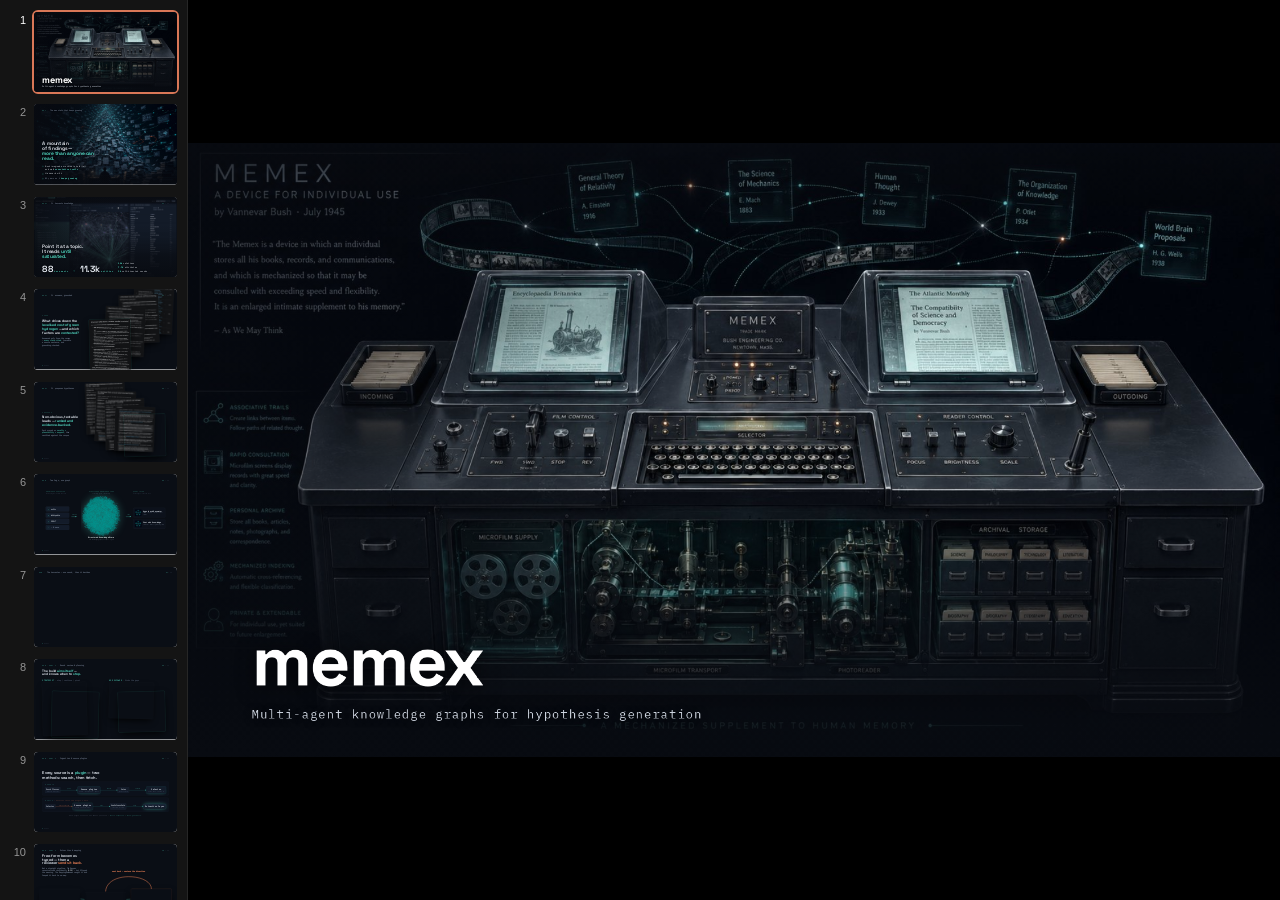
==== docs/deck/index.html @ 65203b47 "memex: multi-agent knowledge graphs for hypothesis generation Initial public release.  Co-Authored-B" ====
<!DOCTYPE html>
<html lang="en">
<head>
<meta charset="utf-8">
<meta name="viewport" content="width=device-width, initial-scale=1">
<title>memex</title>
<link rel="preconnect" href="https://fonts.googleapis.com">
<link rel="preconnect" href="https://fonts.gstatic.com" crossorigin>
<link href="https://fonts.googleapis.com/css2?family=Space+Grotesk:wght@500;600;700&family=IBM+Plex+Sans:wght@400;500;600&family=IBM+Plex+Mono:wght@400;500;600&display=swap" rel="stylesheet">
<style>
:root{
  --bg:#0A0E15; --bg-alt:#0C111B; --surface:#131B29; --surface-2:#172234;
  --line:rgba(120,150,190,.18); --line-2:rgba(120,150,190,.10);
  --ink:#EAF0F8; --muted:#8C9AB0; --faint:#5E6B80;
  --accent:#57E6CE; --accent-dim:#2E9C90; --accent-deep:rgba(87,230,206,.12);
  --back:#FF8A5B; --back-dim:rgba(255,138,91,.14);
  --display:'Space Grotesk',sans-serif; --sans:'IBM Plex Sans',sans-serif; --mono:'IBM Plex Mono',monospace;
  --type-brand:158px; --type-title:66px; --type-num:120px; --type-sub:40px;
  --type-body:32px; --type-small:25px; --type-eyebrow:21px;
  --pad-x:112px; --pad-top:70px; --pad-bottom:62px;
}
*{box-sizing:border-box;margin:0;padding:0}
deck-stage:not(:defined){visibility:hidden}
deck-stage{background:#000}
section{background:var(--bg);color:var(--ink);font-family:var(--sans);overflow:hidden}
.slide{position:absolute;inset:0;display:flex;flex-direction:column;padding:var(--pad-top) var(--pad-x) var(--pad-bottom)}

/* ---- chrome ---- */
.chrome{display:flex;justify-content:space-between;align-items:flex-start;flex:0 0 auto;z-index:5}
.eyebrow{display:flex;align-items:center;gap:18px;font-family:var(--mono);font-size:var(--type-eyebrow);letter-spacing:.04em}
.act{color:var(--accent);font-weight:600;text-transform:uppercase;letter-spacing:.22em;font-size:18px;white-space:nowrap}
.eyebrow .ttl{color:var(--muted);white-space:nowrap}
.eyebrow .ttl::before{content:'';display:inline-block;width:26px;height:1px;background:var(--line);vertical-align:middle;margin-right:18px;margin-bottom:5px}
.idx{font-family:var(--mono);font-size:18px;color:var(--faint);letter-spacing:.1em}
.idx b{color:var(--accent);font-weight:600}
.mark{position:absolute;left:var(--pad-x);bottom:46px;font-family:var(--mono);font-size:18px;color:var(--faint);letter-spacing:.12em;z-index:5}
.mark::before{content:'◆';color:var(--accent);margin-right:10px;font-size:13px}

/* ---- body ---- */
.body{flex:1;display:flex;min-height:0;z-index:4}
.h1{font-family:var(--display);font-weight:600;font-size:var(--type-title);line-height:1.02;letter-spacing:-.015em;text-wrap:balance}
.h1 .em{color:var(--accent)}
.lede{font-size:var(--type-sub);color:var(--muted);line-height:1.3;font-weight:400;max-width:18ch}

/* bullets — terse, glanceable */
.bullets{list-style:none;display:flex;flex-direction:column;gap:26px;margin-top:8px}
.bullets li{display:flex;gap:20px;align-items:baseline;font-size:var(--type-body);line-height:1.28;color:var(--ink);max-width:24ch}
.bullets li::before{content:'';flex:0 0 auto;width:11px;height:11px;border:2px solid var(--accent);border-radius:50%;transform:translateY(2px)}
.bullets li b{font-family:var(--mono);font-weight:600;color:var(--accent);font-size:.92em}
.bullets li .back{color:var(--back);font-weight:600}
.muted{color:var(--muted)}

/* mono stat figures */
.stat{font-family:var(--display);font-weight:600;font-size:var(--type-num);line-height:.9;letter-spacing:-.02em;color:var(--ink)}
.stat .u{font-family:var(--mono);font-size:.26em;color:var(--accent);letter-spacing:.05em;font-weight:500}

/* ---- diagram primitives ---- */
.node{font-family:var(--mono);font-size:26px;font-weight:500;color:var(--ink);background:var(--surface);
  border:1.5px solid var(--line);border-radius:14px;padding:22px 30px;white-space:nowrap;text-align:center;position:relative}
.node .sub{display:block;font-size:16px;color:var(--faint);margin-top:6px;letter-spacing:.02em}
.node.accent{border-color:var(--accent-dim);box-shadow:0 0 0 1px var(--accent-deep),0 18px 40px -24px rgba(87,230,206,.5)}
.node.db{border-color:var(--accent);background:linear-gradient(180deg,var(--surface-2),var(--surface));box-shadow:0 0 60px -20px var(--accent)}
.flow{display:flex;align-items:center;gap:0}
.conn{flex:1;min-width:46px;height:2px;background:var(--accent-dim);position:relative;margin:0 4px;opacity:.85}
.conn::after{content:'';position:absolute;right:-2px;top:50%;transform:translateY(-50%);
  border-left:13px solid var(--accent);border-top:8px solid transparent;border-bottom:8px solid transparent}
.conn.back{background:var(--back);opacity:.9}
.conn.back::after{border-left-color:var(--back)}
.connl{flex:1;min-width:84px;display:flex;align-items:center;position:relative}
.connl .conn{flex:1;min-width:0;margin:0}
.connl span{position:absolute;top:-24px;left:50%;transform:translateX(-50%);font-family:var(--mono);font-size:15px;color:var(--accent);letter-spacing:.04em;white-space:nowrap}
.connl.back span{color:var(--back)}
/* query-layer diagram (S12) */
.qa{font-family:var(--mono);font-size:21px;font-weight:500;color:var(--ink);background:var(--surface);border:1.5px solid var(--accent-dim);border-radius:11px;padding:13px 16px;white-space:nowrap;text-align:center}
.qa .qs{display:block;font-size:13px;color:var(--faint);margin-top:3px;font-weight:400}
.qio{font-family:var(--mono);font-size:17px;color:var(--muted);background:var(--bg-alt);border:1px solid var(--line);border-radius:999px;padding:11px 16px;white-space:nowrap}
.connl.tool span{color:var(--muted);font-size:14px;letter-spacing:.02em}
.connl.tool span::before{content:'⟨';color:var(--accent-dim);margin-right:3px}
.connl.tool span::after{content:'⟩';color:var(--accent-dim);margin-left:3px}
.lane-h{font-family:var(--mono);font-size:18px;color:var(--accent);letter-spacing:.14em;margin-bottom:24px}
.lane-h .b{color:var(--back)}
.backarc{position:absolute;left:34px;bottom:12px;height:56px;overflow:visible}
.chip{font-family:var(--mono);font-size:21px;color:var(--ink);background:var(--surface);
  border:1.5px solid var(--line);border-radius:11px;padding:15px 18px;white-space:nowrap;text-align:center}

/* shot placeholders */
.shot{border:2px dashed rgba(87,230,206,.45);border-radius:16px;background:
  repeating-linear-gradient(135deg,rgba(87,230,206,.04) 0 22px,transparent 22px 44px),var(--bg-alt);
  display:flex;flex-direction:column;align-items:center;justify-content:center;gap:14px;
  position:relative;color:var(--accent);text-align:center;padding:34px}
.shot .tag{position:absolute;top:16px;left:18px;font-family:var(--mono);font-size:15px;color:var(--accent);
  background:var(--accent-deep);border:1px solid rgba(87,230,206,.3);border-radius:6px;padding:5px 11px;letter-spacing:.04em}
.shot .ph-icon{width:54px;height:54px;border:2px solid rgba(87,230,206,.5);border-radius:12px;display:flex;align-items:center;justify-content:center;font-size:26px}
.shot .ph-txt{font-family:var(--mono);font-size:21px;color:var(--ink);font-weight:500}
.shot .ph-sub{font-family:var(--mono);font-size:15px;color:var(--faint)}
.shot.money{border-color:rgba(255,138,91,.55);background:
  repeating-linear-gradient(135deg,rgba(255,138,91,.05) 0 22px,transparent 22px 44px),var(--bg-alt);color:var(--back)}
.shot.money .tag{color:var(--back);background:var(--back-dim);border-color:rgba(255,138,91,.35)}
.shot.money .ph-icon{border-color:rgba(255,138,91,.55)}

/* full-bleed showcase */
.slide.bleed{padding:var(--pad-top) var(--pad-x) var(--pad-bottom)}
.shot-fill{position:absolute;inset:0;z-index:0;border-radius:0;border:none}
.shot-fill::after{content:'';position:absolute;inset:0;background:
  linear-gradient(90deg,rgba(8,11,17,.94) 0%,rgba(8,11,17,.72) 42%,rgba(8,11,17,.34) 100%)}
.bleed .chrome,.bleed .body,.bleed .mark{position:relative;z-index:5}
.bleed .body{align-items:flex-end}
.slide.bleed .mark{display:none} /* showcase slides are self-contained; avoids overlay collision */
/* S5 — hypothesis card deck */
.hfan{display:flex;align-items:center;justify-content:center;gap:48px}
.hcard{position:relative;width:436px;height:516px;border-radius:18px;overflow:hidden;background:#15171c;border:1px solid rgba(255,255,255,.14);box-shadow:0 44px 84px -30px rgba(0,0,0,.85)}
.hcard img{width:100%;height:100%;object-fit:cover;object-position:top center;display:block}
.hcard::after{content:'';position:absolute;left:0;right:0;bottom:0;height:130px;background:linear-gradient(to bottom, rgba(20,22,27,0), #14161b)}
.hcard .sc{position:absolute;left:18px;bottom:16px;z-index:2;white-space:nowrap;font-family:var(--mono);font-size:21px;font-weight:600;color:var(--accent);background:rgba(8,11,17,.62);border:1px solid rgba(87,230,206,.42);border-radius:999px;padding:7px 17px}
.hcard:nth-child(1){transform:rotate(-3deg)}
.hcard:nth-child(3){transform:rotate(3deg)}
.adeck{display:flex;align-items:stretch;justify-content:center;gap:44px}
.adeck .hcard{width:806px;height:548px}
.adeck .hcard:nth-child(1){transform:rotate(-1.5deg)}
.adeck .hcard:nth-child(2){transform:rotate(1.5deg)}
/* S4 cascading answer crops */
.s4cards{position:absolute;inset:0;z-index:1;overflow:hidden;pointer-events:none}
.s4card{position:absolute;border-radius:13px;border:1px solid rgba(255,255,255,.16);box-shadow:0 44px 100px -30px rgba(0,0,0,.95);display:block}
/* S6 native system map */
.sysrow{display:flex;align-items:flex-start;justify-content:center;gap:26px;width:100%}
.syscol{display:flex;flex-direction:column}
.sys-h{font-family:var(--mono);font-size:19px;color:var(--accent);letter-spacing:.13em}
.sys-sub{font-family:var(--mono);font-size:14px;color:var(--faint);letter-spacing:.03em;margin-top:6px;margin-bottom:22px}
.plug{display:flex;align-items:center;gap:15px;font-family:var(--mono);font-size:23px;color:var(--ink);background:var(--surface);border:1.5px solid var(--line);border-radius:13px;padding:14px 18px}
.plug .pi{width:38px;height:38px;flex:0 0 auto;display:flex;align-items:center;justify-content:center;border:1.5px solid var(--accent-dim);border-radius:9px;color:var(--accent);font-size:17px;font-weight:600}
.kgcore{position:relative;border-radius:18px;overflow:hidden;border:1px solid rgba(87,230,206,.3);box-shadow:0 0 90px -24px rgba(87,230,206,.5)}
.kgcore img{display:block;width:100%;height:100%;object-fit:cover}
.kgcore .lbl{position:absolute;left:0;right:0;bottom:0;padding:46px 22px 18px;background:linear-gradient(to top, rgba(8,11,17,.94), transparent);text-align:center}
.sysarrow{display:flex;flex-direction:column;align-items:center;gap:8px;flex:0 0 auto;align-self:center}
.sysarrow .lab{font-family:var(--mono);font-size:15px;color:var(--accent);letter-spacing:.06em}
.qcard{background:var(--bg-alt);border:1px solid var(--line-2);border-radius:16px;padding:16px 18px;display:flex;align-items:center;gap:16px}
.qcard img{width:96px;height:96px;flex:0 0 auto;border-radius:12px;border:1px solid var(--line-2)}
.qcard .qt{font-family:var(--display);font-weight:600;font-size:24px;color:var(--ink);line-height:1.1}
.qcard .qd{font-family:var(--mono);font-size:14px;color:var(--muted);margin-top:7px;line-height:1.4}
/* S11 resolver panels */
.vpanel{flex:1;background:var(--bg-alt);border:1px solid var(--line-2);border-radius:18px;padding:30px 32px;display:flex;flex-direction:column;gap:24px}
.vlabel{font-family:var(--mono);font-size:19px;color:var(--accent);letter-spacing:.12em;white-space:nowrap}
.vlabel span{color:var(--faint);letter-spacing:.02em}
.vrow{display:flex;align-items:center;gap:16px}
.vforms{flex:1;display:flex;flex-wrap:wrap;gap:8px}
.vform{font-family:var(--mono);font-size:18px;color:var(--muted);background:var(--surface);border:1px solid var(--line-2);border-radius:8px;padding:8px 12px;white-space:nowrap}
.varrow{flex:0 0 auto;color:var(--accent-dim);font-size:26px;line-height:1}
.vcanon{flex:0 0 auto;font-family:var(--mono);font-size:22px;font-weight:500;color:var(--accent);background:var(--surface-2);border:1.5px solid var(--accent-dim);border-radius:11px;padding:12px 18px;white-space:nowrap;box-shadow:0 0 0 1px var(--accent-deep)}
/* S13/S14 trace panels */
.tpanel{background:var(--bg-alt);border:1px solid var(--line-2);border-radius:16px;padding:24px 26px;display:flex;flex-direction:column;gap:13px}
.tpanel.money{border-color:rgba(255,138,91,.45);box-shadow:0 0 0 1px rgba(255,138,91,.12),0 24px 60px -34px rgba(255,138,91,.4)}
.thead{display:flex;align-items:baseline;justify-content:space-between;gap:12px}
.ttitle{font-family:var(--display);font-weight:600;font-size:25px;color:var(--ink);white-space:nowrap}
.ttag{font-family:var(--mono);font-size:14px;color:var(--accent);white-space:nowrap}
.tpanel.money .ttag{color:var(--back)}
.tsub{font-family:var(--sans);font-size:18px;color:var(--muted);line-height:1.32}
.tcode{font-family:var(--mono);font-size:13.5px;color:var(--faint);background:var(--surface);border:1px solid var(--line-2);border-radius:9px;padding:13px 14px;line-height:1.75}
.tcode b{color:var(--accent);font-weight:500}
.tnote{font-family:var(--mono);font-size:13.5px;color:var(--faint);line-height:1.4}
.tbig{font-family:var(--display);font-weight:600;font-size:34px;color:var(--ink);line-height:1}
.tbig .u{font-family:var(--mono);font-size:16px;color:var(--accent);font-weight:500}
.tbig.bk .n{color:var(--back)}
.tverd{font-family:var(--mono);font-size:14px;color:var(--muted);line-height:1.5;background:var(--surface);border:1px solid var(--line-2);border-radius:9px;padding:11px 13px}
.tverd .x{color:var(--back);font-weight:600}
.trej{display:flex;align-items:flex-start;gap:9px;font-family:var(--mono);font-size:14px;color:var(--back);background:var(--back-dim);border:1px solid rgba(255,138,91,.4);border-radius:9px;padding:10px 12px;line-height:1.4}
.trej svg{flex:0 0 auto;margin-top:2px}
.tscore{font-family:var(--mono);font-size:14px;color:var(--muted);line-height:1.7}
.tscore b{color:var(--accent);font-weight:500}
/* S1 hero image */
.s1img{position:absolute;inset:0;width:100%;height:100%;object-fit:cover;z-index:0}
.s1scrim{position:absolute;inset:0;z-index:1;pointer-events:none;background:linear-gradient(to bottom, rgba(8,11,17,.62) 0%, rgba(8,11,17,0) 16%, rgba(8,11,17,0) 52%, rgba(8,11,17,.55) 80%, rgba(8,11,17,.92) 100%), linear-gradient(to right, rgba(8,11,17,.6) 0%, rgba(8,11,17,0) 46%)}

/* return-arrow badge */
.return-flag{display:inline-flex;align-items:center;gap:12px;font-family:var(--mono);font-size:21px;
  color:var(--back);background:var(--back-dim);border:1.5px solid rgba(255,138,91,.4);border-radius:999px;padding:12px 22px;font-weight:500}
.return-flag svg{display:block}

/* badges */
.badges{display:flex;gap:20px;flex-wrap:wrap}
.badge{font-family:var(--mono);font-size:24px;color:var(--accent);border:1.5px solid var(--accent-dim);
  border-radius:12px;padding:16px 24px;background:var(--accent-deep)}

/* entrance animations intentionally omitted — static slides export cleanly
   to screenshots / PDF / PPTX */
</style>
</head>
<body>
<deck-stage width="1920" height="1080">

  <!-- ============ The dream ============ -->
  <section data-label="The dream">
    <div class="slide bleed">
      <img class="s1img" src="assets/hook-1945.jpg" alt="1945 — Vannevar Bush imagines the memex in 'As We May Think'">
      <div class="s1scrim"></div>
      <header class="chrome" style="display:none">
        <div class="eyebrow" style="text-shadow:0 2px 12px rgba(0,0,0,.85)"><span class="act">Why</span><span class="ttl">The dream</span></div>
        <div class="idx" style="text-shadow:0 2px 12px rgba(0,0,0,.85)"><b>01</b> / 15</div>
      </header>
      <div class="body" style="flex-direction:column;justify-content:flex-end;align-items:flex-start;gap:22px">
        <h1 style="font-family:var(--display);font-weight:700;font-size:124px;line-height:.9;letter-spacing:-.03em;color:#fff;text-shadow:0 4px 34px rgba(0,0,0,.65)">memex</h1>
        <div style="font-family:var(--mono);font-size:21px;color:#d2d9e4;letter-spacing:.08em;white-space:nowrap;text-shadow:0 2px 14px rgba(0,0,0,.8)">Multi-agent knowledge graphs for hypothesis generation</div>
      </div>
    </div>
  </section>

  <!-- ============ The mountain that keeps growing ============ -->
  <section data-label="The mountain that keeps growing">
    <div class="slide bleed">
      <img class="s1img" src="assets/mountain-1945.jpg" alt="A researcher facing an endless, glowing mountain of connected papers">
      <div class="s1scrim" style="background:linear-gradient(to right, rgba(8,11,17,.93) 0%, rgba(8,11,17,.58) 32%, rgba(8,11,17,0) 64%), linear-gradient(to top, rgba(8,11,17,.82) 0%, rgba(8,11,17,0) 44%)"></div>
      <header class="chrome">
        <div class="eyebrow" style="text-shadow:0 2px 12px rgba(0,0,0,.85)"><span class="act">Why</span><span class="ttl">The mountain that keeps growing</span></div>
        <div class="idx" style="text-shadow:0 2px 12px rgba(0,0,0,.85)"><b>02</b> / 15</div>
      </header>
      <div class="body" style="flex-direction:column;justify-content:flex-end;align-items:flex-start;gap:34px">
        <h1 class="h1" style="max-width:17ch;text-shadow:0 3px 26px rgba(0,0,0,.75)">A mountain of findings —<br><span class="em">more than anyone can read.</span></h1>
        <ul class="bullets" style="gap:22px;text-shadow:0 2px 16px rgba(0,0,0,.85)">
          <li style="max-width:32ch"><span>Bush imagined a machine to hold it all and walk <b>associative trails</b></span></li>
          <li style="max-width:32ch"><span>He never built it</span></li>
          <li style="max-width:32ch"><span><span class="muted">80 years on, it</span> <b>keeps growing</b></span></li>
        </ul>
      </div>
    </div>
  </section>

  <!-- ============ It harvests knowledge ============ -->
  <section data-label="It harvests knowledge">
    <div class="slide bleed">
      <img class="s1img" src="assets/kg-graph.jpg" alt="memex trace UI — the knowledge graph built for green hydrogen, with an entity selected showing its outgoing and incoming relations">
      <div class="s1scrim" style="background:linear-gradient(to bottom, rgba(8,11,17,.7) 0%, rgba(8,11,17,0) 11%), linear-gradient(to top, rgba(8,11,17,.96) 0%, rgba(8,11,17,.72) 26%, rgba(8,11,17,.2) 48%, rgba(8,11,17,0) 66%), linear-gradient(to right, rgba(8,11,17,.82) 0%, rgba(8,11,17,.32) 34%, rgba(8,11,17,0) 62%)"></div>
      <header class="chrome">
        <div class="eyebrow" style="text-shadow:0 2px 12px rgba(0,0,0,.85)"><span class="act">What</span><span class="ttl">It harvests knowledge</span></div>
        <div class="idx" style="text-shadow:0 2px 12px rgba(0,0,0,.85)"><b>03</b> / 15</div>
      </header>
      <div class="body" style="flex-direction:column;justify-content:flex-end;align-items:flex-start;gap:40px;text-shadow:0 2px 18px rgba(0,0,0,.9)">
        <h1 class="h1" style="max-width:16ch">Point it at a topic.<br>It reads <span class="em">until saturated.</span></h1>
        <div style="display:flex;align-items:flex-end;gap:64px">
          <div class="anim"><div class="stat">88<span class="u"> documents</span></div></div>
          <div style="font-family:var(--mono);font-size:46px;color:var(--accent-dim)">→</div>
          <div class="anim2"><div class="stat">11.3k<span class="u"> entities</span></div></div>
          <div class="anim3" style="display:flex;flex-direction:column;gap:14px;padding-bottom:8px">
            <div style="font-family:var(--mono);font-size:28px;color:var(--ink)"><b style="color:var(--accent)">15k</b> relations</div>
            <div style="font-family:var(--mono);font-size:28px;color:var(--ink)"><b style="color:var(--accent)">7.7k</b> attributes</div>
            <div style="font-family:var(--mono);font-size:28px;color:var(--ink)"><b style="color:var(--accent)">24</b> self-directed rounds</div>
          </div>
        </div>
      </div>
      <footer class="mark">memex</footer>
    </div>
  </section>

  <!-- ============ It answers, grounded ============ -->
  <section data-label="It answers, grounded">
    <div class="slide">
      <div class="s4cards">
        <img class="s4card" src="assets/ans-evidence.jpg" alt="Evidence table — each fact with its source, corroboration count and confidence score" style="left:1330px;top:-74px;width:540px;height:auto;transform:rotate(3deg)">
        <img class="s4card" src="assets/ans-sec2.jpg" alt="Answer section 2 — electrolyser and other capital costs (CAPEX) and learning rates" style="left:1140px;top:74px;width:540px;height:auto;transform:rotate(-2deg)">
        <img class="s4card" src="assets/ans-sec1.jpg" alt="Answer section 1 — electricity price and renewable power as the dominant LCOH driver" style="left:948px;top:236px;width:540px;height:auto;transform:rotate(2.4deg)">
        <img class="s4card" src="assets/ans-summary.jpg" alt="Answer summary — what drives LCOH down (supported across sources) and what is contested" style="left:744px;top:404px;width:556px;height:auto;transform:rotate(-1.5deg);border-color:rgba(87,230,206,.4);box-shadow:0 44px 110px -28px rgba(0,0,0,.97),0 0 0 1px rgba(87,230,206,.14)">
      </div>
      <header class="chrome">
        <div class="eyebrow"><span class="act">What</span><span class="ttl">It answers, grounded</span></div>
        <div class="idx"><b>04</b> / 15</div>
      </header>
      <div class="body" style="position:relative;z-index:2;flex-direction:column;justify-content:center;align-items:flex-start;gap:30px">
        <div style="font-family:var(--mono);font-size:20px;color:var(--accent);letter-spacing:.2em">ASKED</div>
        <h1 class="h1" style="font-size:46px;line-height:1.14;max-width:600px">What drives down the <span class="em">levelised cost of green hydrogen</span> — and which factors are <span class="em">contested?</span></h1>
        <p style="font-family:var(--mono);font-size:21px;color:var(--muted);line-height:1.5;max-width:30ch">Answered only from the corpus — <span style="color:var(--accent)">every claim cited</span>, traced to a source sentence, and grounding-checked.</p>
      </div>
      <footer class="mark">memex</footer>
    </div>
  </section>

  <!-- ============ It proposes hypotheses ============ -->
  <section data-label="It proposes hypotheses">
    <div class="slide">
      <div class="s4cards">
        <img class="s4card" src="assets/hyp-heat.jpg" alt="Hypothesis H3 — maximizing green hydrogen could raise medium-term gas use for heat — score 0.84" style="left:690px;top:8px;width:540px;height:auto;transform:rotate(-2deg)">
        <img class="s4card" src="assets/hyp-fleets.jpg" alt="Hypothesis H2 — electrolyser fleets can scale faster than proportionally — score 0.85" style="left:820px;top:114px;width:540px;height:auto;transform:rotate(2.4deg)">
        <img class="s4card" src="assets/hyp-segments.jpg" alt="Hypothesis H1 — prioritizing hard-to-electrify segments over hydrogen passenger cars — score 0.88" style="left:950px;top:220px;width:540px;height:auto;transform:rotate(-1.6deg)">
        <img class="s4card" src="assets/hyp-amd-evidence.jpg" alt="Grounding for the acid-mine-drainage hypothesis — each claim traced to a source sentence with corroboration counts" style="left:1080px;top:326px;width:540px;height:auto;transform:rotate(2.2deg)">
        <img class="s4card" src="assets/hyp-amd.jpg" alt="Top hypothesis — acid-mine drainage as an electrolyte and remediation target — score 0.89, with novelty, plausibility, support and structure scores" style="left:1210px;top:432px;width:556px;height:auto;transform:rotate(-1.5deg);border-color:rgba(87,230,206,.4);box-shadow:0 44px 110px -28px rgba(0,0,0,.97),0 0 0 1px rgba(87,230,206,.14)">
      </div>
      <header class="chrome">
        <div class="eyebrow"><span class="act">What</span><span class="ttl">It proposes hypotheses</span></div>
        <div class="idx"><b>05</b> / 15</div>
      </header>
      <div class="body" style="position:relative;z-index:2;flex-direction:column;justify-content:center;align-items:flex-start;gap:30px">
        <div style="font-family:var(--mono);font-size:20px;color:var(--accent);letter-spacing:.2em">PROPOSED</div>
        <h1 class="h1" style="font-size:46px;line-height:1.14;max-width:600px">Non-obvious, testable leads — <span class="em">ranked and evidence-backed.</span></h1>
        <p style="font-family:var(--mono);font-size:21px;color:var(--muted);line-height:1.5;max-width:30ch">Each scored on <span style="color:var(--accent)">novelty × plausibility × support</span>, then verified against the corpus.</p>
      </div>
      <footer class="mark">memex</footer>
    </div>
  </section>

  <!-- ============ Two legs, one graph ============ -->
  <section data-label="Two legs, one graph">
    <div class="slide">
      <header class="chrome">
        <div class="eyebrow"><span class="act">How</span><span class="ttl">Two legs, one graph</span></div>
        <div class="idx"><b>06</b> / 15</div>
      </header>
      <div class="body" style="align-items:center;justify-content:center">
        <div class="sysrow">
          <div class="syscol" style="width:316px;height:660px">
            <div class="sys-h">KNOWLEDGE HARVESTER</div>
            <div class="sys-sub">source plugins — builds the core</div>
            <div style="display:flex;flex-direction:column;gap:15px;flex:1;justify-content:center">
              <div class="plug"><span class="pi">a</span>arXiv</div>
              <div class="plug"><span class="pi">W</span>Wikipedia</div>
              <div class="plug"><span class="pi">G</span>GDELT</div>
              <div class="plug" style="color:var(--muted)"><span class="pi">+</span>… N more</div>
            </div>
          </div>
          <div class="sysarrow">
            <span class="lab">builds</span>
            <svg width="78" height="22" viewBox="0 0 78 22"><line x1="2" y1="11" x2="60" y2="11" stroke="#57E6CE" stroke-width="3"/><path d="M58 3 L74 11 L58 19 Z" fill="#57E6CE"/></svg>
          </div>
          <div class="syscol" style="width:600px;height:660px">
            <div class="sys-h" style="text-align:center">STRUCTURED KNOWLEDGE CORE</div>
            <div class="sys-sub" style="text-align:center">knowledge graph + embeddings</div>
            <div style="flex:1;display:flex;flex-direction:column;align-items:center;justify-content:center;gap:2px;min-height:0">
              <img src="assets/kg-core.png" style="width:540px;height:540px;object-fit:contain;filter:drop-shadow(0 0 56px rgba(87,230,206,.42))" alt="A structured knowledge graph — thousands of typed entities and relations">
              <div style="text-align:center">
                <div style="font-family:var(--display);font-weight:600;font-size:25px;color:#fff">Structured Knowledge Store</div>
                <div style="font-family:var(--mono);font-size:15px;color:var(--muted);margin-top:3px">one knowledge graph per topic · kg.db</div>
              </div>
            </div>
          </div>
          <div class="sysarrow">
            <span class="lab">uses</span>
            <svg width="78" height="22" viewBox="0 0 78 22"><line x1="2" y1="11" x2="60" y2="11" stroke="#57E6CE" stroke-width="3"/><path d="M58 3 L74 11 L58 19 Z" fill="#57E6CE"/></svg>
          </div>
          <div class="syscol" style="width:430px;height:660px">
            <div class="sys-h">QUERY LAYER</div>
            <div class="sys-sub">multi-agent — uses the core</div>
            <div style="display:flex;flex-direction:column;gap:20px;flex:1;justify-content:center">
              <div class="qcard">
                <img src="assets/agent-flow.jpg" alt="multi-agent flow diagram">
                <div><div class="qt">Hypothesis Generator</div><div class="qd">seeds → explore → verify → rank → report</div></div>
              </div>
              <div class="qcard">
                <img src="assets/agent-flow.jpg" alt="multi-agent flow diagram">
                <div><div class="qt">Chat with Knowledge</div><div class="qd">retrieve → answer → grounding-check</div></div>
              </div>
            </div>
          </div>
        </div>
      </div>
      <footer class="mark">memex</footer>
    </div>
  </section>

  <!-- ============ The harvester, at a glance ============ -->
  <section data-label="The harvester, at a glance">
    <div class="slide" style="padding:60px 64px 40px">
      <header class="chrome">
        <div class="eyebrow"><span class="act">How</span><span class="ttl">The harvester — one round, then it decides</span></div>
        <div class="idx"><b>07</b> / 15</div>
      </header>
      <div class="body" style="justify-content:center;align-items:center;margin-top:6px">
        <img src="assets/harvester-map.jpg" alt="Harvester architecture — User query / goal seeds the RoundPlanner, which ranks topics and rates each source's relevance. One round runs acquire → distil → review: source plugins (arXiv, Wikipedia, throttled GDELT) search and fetch; dedup drops already-ingested docs; a priority-weighted Selector picks; the two-pass UsefulnessGate keeps whole docs; the Extractor writes free-form chunks; Mapper + AttributeMapper produce typed statements; a deterministic FORM + value gate validates, with MappingReviewer re-mapping rejects; the Resolver merges entities, KGReviewer finds structural gaps, the Strategist decides stop or continue, and VocabResolver clusters predicates — all persisted to kg.db, then the next round re-enters the RoundPlanner with seeded goals" style="max-width:100%;max-height:100%;width:auto;height:auto;object-fit:contain;display:block">
      </div>
      <footer class="mark">memex</footer>
    </div>
  </section>

  <!-- ============ Part 1 — round review & planning ============ -->
  <section data-label="Round review &amp; planning">
    <div class="slide">
      <div class="s4cards">
        <!-- column labels -->
        <div style="position:absolute;left:112px;top:268px;white-space:nowrap;font-family:var(--mono);font-size:22px;color:var(--accent);letter-spacing:.12em">STRATEGIST <span style="color:var(--faint);letter-spacing:.02em">· stop / continue / pivot</span></div>
        <div style="position:absolute;left:1006px;top:268px;white-space:nowrap;font-family:var(--mono);font-size:22px;color:var(--accent);letter-spacing:.12em">KG REVIEWER <span style="color:var(--faint);letter-spacing:.02em">· finds the gaps</span></div>
        <!-- strategist pair -->
        <img class="s4card" src="assets/strat-round11.jpg" alt="Strategist, round 11 — status slowing: new entities still landing but already-seen is high; pivot to under-mined gaps, with per-theme pursue / deprioritize directives" style="left:112px;top:312px;width:600px;height:auto;transform:rotate(-1.4deg)">
        <img class="s4card" src="assets/strat-round24.jpg" alt="Strategist, round 24 final — status stalled: 100% already-seen with zero new entities or docs; every remaining theme marked abandon and the build halts itself" style="left:236px;top:436px;width:632px;height:auto;transform:rotate(1.4deg);border-color:rgba(87,230,206,.42);box-shadow:0 44px 110px -28px rgba(0,0,0,.97),0 0 0 1px rgba(87,230,206,.14)">
        <!-- kg reviewer pair -->
        <img class="s4card" src="assets/kgr-schema.jpg" alt="KGReviewer schema gaps — type inconsistencies in the graph's own ontology, e.g. undefined entity types and disconnected dangling nodes, with suggested fixes" style="left:1006px;top:312px;width:600px;height:auto;transform:rotate(1.4deg)">
        <img class="s4card" src="assets/kgr-breadth.jpg" alt="KGReviewer breadth gaps — whole subdomains the graph barely covers, such as lifecycle GHG assessment, critical-materials supply chain, and grid services, with new entity and relation types to introduce" style="left:1130px;top:436px;width:632px;height:auto;transform:rotate(-1.4deg);border-color:rgba(87,230,206,.42);box-shadow:0 44px 110px -28px rgba(0,0,0,.97),0 0 0 1px rgba(87,230,206,.14)">
      </div>
      <header class="chrome">
        <div class="eyebrow"><span class="act">How · Part 1</span><span class="ttl">Round review &amp; planning</span></div>
        <div class="idx"><b>08</b> / 15</div>
      </header>
      <div class="body" style="position:relative;z-index:2;flex-direction:column;justify-content:flex-start;align-items:flex-start;gap:0">
        <h1 class="h1" style="font-size:44px;max-width:34ch;margin-top:32px">The build <span class="em">aims itself</span> — and knows when to <span class="em">stop.</span></h1>
      </div>
    </div>
  </section>

  <!-- ============ Part 2 — ingestion & source plugins ============ -->
  <section data-label="Ingestion &amp; source plugins">
    <div class="slide">
      <header class="chrome">
        <div class="eyebrow"><span class="act">How · Part 2</span><span class="ttl">Ingestion &amp; source plugins</span></div>
        <div class="idx"><b>09</b> / 15</div>
      </header>
      <div class="body" style="flex-direction:column;gap:30px;justify-content:center">
        <h1 class="h1" style="font-size:54px;max-width:26ch">Every source is a <span class="em">plugin</span> — two methods: search, then fetch.</h1>
        <!-- Step 1 — SEARCH -->
        <div style="background:var(--bg-alt);border:1px solid var(--line-2);border-radius:18px;padding:26px 34px">
          <div style="font-family:var(--mono);font-size:18px;color:var(--accent);letter-spacing:.16em;margin-bottom:18px">① SEARCH</div>
          <div class="flow">
            <div class="chip">Round Planner<span style="display:block;font-size:14px;color:var(--faint);margin-top:5px">seeds the round plan</span></div>
            <div class="connl"><span>plan</span><div class="conn"></div></div>
            <div class="node accent" style="padding:16px 24px">Source plugins<span class="sub">arXiv · Wikipedia · GDELT</span></div>
            <div class="connl"><span>search</span><div class="conn"></div></div>
            <div class="chip">Gates<span style="display:block;font-size:14px;color:var(--faint);margin-top:5px">dedup the known</span></div>
            <div class="connl"><span>results</span><div class="conn"></div></div>
            <div class="node accent" style="padding:16px 24px">Selector<span class="sub">picks what's worth it</span></div>
          </div>
        </div>
        <!-- Step 2 — FETCH -->
        <div style="background:var(--bg-alt);border:1px solid var(--line-2);border-radius:18px;padding:26px 34px">
          <div style="font-family:var(--mono);font-size:18px;color:var(--accent);letter-spacing:.16em;margin-bottom:18px">② FETCH<span style="color:var(--back);margin-left:14px">— Selector calls the plugins back</span></div>
          <div class="flow">
            <div class="chip">Selector</div>
            <div class="connl back"><span>fetch selected</span><div class="conn back"></div></div>
            <div class="node accent" style="padding:16px 24px">Source plugins<span class="sub">fetch the full docs</span></div>
            <div class="connl"><span>docs</span><div class="conn"></div></div>
            <div class="chip">UsefulnessGate<span style="display:block;font-size:14px;color:var(--faint);margin-top:5px">reads each doc whole</span></div>
            <div class="connl"><span>kept</span><div class="conn"></div></div>
            <div class="node db" style="padding:16px 24px">Extraction layer</div>
          </div>
        </div>
        <p style="font-family:var(--mono);font-size:20px;color:var(--muted);text-align:center;margin-top:2px">Each plugin sizes its own effort per round — <span style="color:var(--accent)">source expertise × round-goal match.</span></p>
      </div>
      <footer class="mark">memex</footer>
    </div>
  </section>

  <!-- ============ Part 3 — extraction & mapping ============ -->
  <section data-label="Extraction &amp; mapping">
    <div class="slide">
      <div class="s4cards">
        <img class="s4card" src="assets/ex-extractor.jpg" alt="Step 1, Extractor — reads each chunk against no schema and pulls the raw claim: anion exchange membrane electrolysis does_not_require a noble metal catalyst" style="left:70px;top:602px;width:548px;height:auto;transform:none">
        <img class="s4card" src="assets/ex-mapper.jpg" alt="Step 2, Mapper — canonicalizes the predicate into the graph's typed vocabulary as required_for, mapped with confidence 0.90 — but this flips the meaning" style="left:686px;top:648px;width:548px;height:auto;transform:none">
        <img class="s4card" src="assets/ex-reviewer.jpg" alt="Step 3, MappingReviewer — verdict: direction. The canonical required_for both flips the requirement direction and removes the negation; fix is to restore does_not_require" style="left:1302px;top:602px;width:548px;height:auto;transform:none;border-color:rgba(255,138,91,.5);box-shadow:0 44px 110px -28px rgba(0,0,0,.97),0 0 0 1px rgba(255,138,91,.18)">
      </div>
      <!-- arrows overlay -->
      <svg viewBox="0 0 1920 1080" style="position:absolute;inset:0;width:100%;height:100%;z-index:3;pointer-events:none;overflow:visible">
        <defs>
          <marker id="tealA" markerWidth="13" markerHeight="13" refX="9" refY="6" orient="auto"><path d="M0 0 L12 6 L0 12 Z" fill="#57E6CE"/></marker>
          <marker id="ambA" markerWidth="15" markerHeight="15" refX="10" refY="7" orient="auto"><path d="M0 0 L14 7 L0 14 Z" fill="#FF8A5B"/></marker>
        </defs>
        <!-- forward: extractor → mapper -->
        <line x1="624" y1="738" x2="678" y2="744" stroke="#57E6CE" stroke-width="3" marker-end="url(#tealA)"/>
        <!-- forward: mapper → reviewer -->
        <line x1="1240" y1="744" x2="1294" y2="740" stroke="#57E6CE" stroke-width="3" marker-end="url(#tealA)"/>
        <!-- BACK: reviewer → mapper (the point) -->
        <path d="M1576 598 C 1576 396, 980 360, 962 632" fill="none" stroke="#FF8A5B" stroke-width="6" stroke-linecap="round" marker-end="url(#ambA)"/>
        <text x="1268" y="372" text-anchor="middle" font-family="IBM Plex Mono" font-size="26" fill="#FF8A5B" font-weight="600">sent back — restore the direction</text>
      </svg>
      <header class="chrome">
        <div class="eyebrow"><span class="act">How · Part 3</span><span class="ttl">Extraction &amp; mapping</span></div>
        <div class="idx"><b>10</b> / 15</div>
      </header>
      <div class="body" style="position:relative;z-index:2;flex-direction:column;justify-content:flex-start;align-items:flex-start;gap:22px">
        <h1 class="h1" style="font-size:50px;max-width:19ch;margin-top:30px">Free-form becomes typed — then a reviewer <span style="color:var(--back)">sends it back.</span></h1>
        <p style="font-family:var(--mono);font-size:22px;color:var(--muted);line-height:1.5;max-width:46ch">Not a straight pipeline. The Mapper canonicalized confidently <span style="color:var(--ink)">(0.90)</span> — but flipped the meaning. The <span class="back">MappingReviewer</span> caught it and looped it back to re-map.</p>
      </div>
      <footer class="mark">memex</footer>
    </div>
  </section>

  <!-- ============ Part 4 — resolving the vocabulary ============ -->
  <section data-label="Resolving the vocabulary">
    <div class="slide">
      <header class="chrome">
        <div class="eyebrow"><span class="act">How · Part 4</span><span class="ttl">Resolving the vocabulary</span></div>
        <div class="idx"><b>11</b> / 15</div>
      </header>
      <div class="body" style="flex-direction:column;gap:40px;justify-content:center">
        <h1 class="h1" style="font-size:52px;text-align:center">Merge duplicates. <span class="em">Cluster synonyms.</span></h1>
        <div style="display:flex;gap:36px;align-items:stretch">
          <div class="vpanel">
            <div class="vlabel">RESOLVER <span>· merges duplicate entities</span></div>
            <div class="vrow">
              <div class="vforms"><span class="vform">electrolyzer</span><span class="vform">electrolysers</span><span class="vform">water electrolyzer</span><span class="vform">hydrogen electrolyser</span></div>
              <div class="varrow">→</div>
              <div class="vcanon">electrolyser</div>
            </div>
            <div class="vrow">
              <div class="vforms"><span class="vform">proton exchange membrane electrolyzer</span><span class="vform">PEM electrolyzer</span><span class="vform">PEM electrolyser</span></div>
              <div class="varrow">→</div>
              <div class="vcanon">PEM&nbsp;based&nbsp;electrolyzer</div>
            </div>
          </div>
          <div class="vpanel">
            <div class="vlabel">VOCABRESOLVER <span>· clusters predicates</span></div>
            <div class="vrow">
              <div class="vforms"><span class="vform">produced_using</span><span class="vform">produced_via</span><span class="vform">made_from</span><span class="vform">created_from</span></div>
              <div class="varrow">→</div>
              <div class="vcanon">produced_from</div>
            </div>
            <div class="vrow">
              <div class="vforms"><span class="vform">used_for</span><span class="vform">used_as</span><span class="vform">used_with</span><span class="vform">used_on</span></div>
              <div class="varrow">→</div>
              <div class="vcanon">used_in</div>
            </div>
          </div>
        </div>
        <p style="font-family:var(--mono);font-size:21px;color:var(--muted);text-align:center;max-width:74ch;margin:0 auto;line-height:1.5">At query time, asking <span style="color:var(--accent)">produced_from</span> or <span style="color:var(--accent)">used_in</span> reaches <span style="color:var(--ink)">every phrasing and specialization</span> in the graph — never missing an edge stated in different words.</p>
      </div>
      <footer class="mark">memex</footer>
    </div>
  </section>

  <!-- ============ The query layer, at a glance ============ -->
  <section data-label="The query layer, at a glance">
    <div class="slide" style="padding:60px 64px 40px">
      <header class="chrome">
        <div class="eyebrow"><span class="act">How</span><span class="ttl">The query layer — two flows, one built graph</span></div>
        <div class="idx"><b>12</b> / 15</div>
      </header>
      <div class="body" style="justify-content:center;align-items:center;margin-top:6px">
        <img src="assets/query-map.jpg" alt="Query layer architecture, read-only over the built kg.db (typed graph + embeddings + provenance). CHAT — grounded Q&A: a question goes to a tool-using Retriever (ReAct), through a deterministic grounding ladder mapping fact to source, to the Answerer, then a GroundingChecker that sends unsupported claims back to revise, producing a grounded answer with citations. HYPOTHESIZE — focused agentic sweep: seeds across five lanes pass a ContestationJudge genuine-conflict gate, are ranked for explore-worthiness to top-K, an Explorer reads sources and traces the graph, a restatement pre-filter and per-candidate VerifyEvidence fan-out reject unsupported candidates, a NoveltyJudge scores novelty × plausibility × support × graph-dependence, then ReportWriter and FinalReviewer (which can send issues back to revise) produce a hypothesis report with citations. Agents are rounded boxes, deterministic toolboxes and gates are amber hexagons, stores are cylinders." style="max-width:100%;max-height:100%;width:auto;height:auto;object-fit:contain;display:block">
      </div>
      <footer class="mark">memex</footer>
    </div>
  </section>

  <!-- ============ Flow 1 — grounded chat ============ -->
  <section data-label="Flow 1 — grounded chat">
    <div class="slide">
      <!-- cards -->
      <div style="position:absolute;inset:0;z-index:1">
        <div class="tpanel" style="position:absolute;left:112px;top:556px;width:520px">
          <div class="thead"><div class="ttitle">1 · Retriever</div><div class="ttag">ReAct · 11 tool calls</div></div>
          <div class="tsub">Decides its own lookups — decomposes the question and drills in.</div>
          <div class="tcode"><b>search_facts</b> "drivers of LCOH — capex, efficiency, electricity price…"<br><b>search_facts</b> "what's contested — assumptions, lifetime, capacity factor…"<br><b>search_facts</b> "\"capacity factor\" → LCOH"</div>
          <div class="tnote">broad framing → contested angle → one probe per driver</div>
        </div>
        <div class="tpanel" style="position:absolute;left:692px;top:556px;width:520px">
          <div class="thead"><div class="ttitle">2 · Answerer</div><div class="ttag">cites every [n]</div></div>
          <div class="tsub">Writes strictly from the retrieved bundle — every claim carries a citation.</div>
          <div class="tbig">28<span class="u"> claims cited</span></div>
          <div class="tnote">+ an explicit “not in corpus” list for what evidence can’t support</div>
        </div>
        <div class="tpanel money" style="position:absolute;left:1272px;top:556px;width:520px">
          <div class="thead"><div class="ttitle">3 · GroundingChecker</div><div class="ttag">re-reads all 28</div></div>
          <div class="tsub">Adversarial re-read of every claim against its cited evidence.</div>
          <div class="tbig bk"><span class="n">6</span><span class="u" style="color:var(--back)"> fail — sent back</span></div>
          <div class="tverd"><span class="x">claim 5 ✗</span> evidence [10] shows <b style="color:var(--ink)">50 $/MWh, not 20–50</b> — the lower bound isn’t in the bundle <span style="color:var(--faint)">(invented number)</span></div>
        </div>
      </div>
      <!-- arrows -->
      <svg viewBox="0 0 1920 1080" style="position:absolute;inset:0;width:100%;height:100%;z-index:3;pointer-events:none;overflow:visible">
        <defs>
          <marker id="tealB" markerWidth="13" markerHeight="13" refX="9" refY="6" orient="auto"><path d="M0 0 L12 6 L0 12 Z" fill="#57E6CE"/></marker>
          <marker id="ambB" markerWidth="15" markerHeight="15" refX="10" refY="7" orient="auto"><path d="M0 0 L14 7 L0 14 Z" fill="#FF8A5B"/></marker>
        </defs>
        <line x1="636" y1="690" x2="688" y2="690" stroke="#57E6CE" stroke-width="3" marker-end="url(#tealB)"/>
        <line x1="1216" y1="690" x2="1268" y2="690" stroke="#57E6CE" stroke-width="3" marker-end="url(#tealB)"/>
        <path d="M1532 552 C 1532 392, 956 388, 952 548" fill="none" stroke="#FF8A5B" stroke-width="6" stroke-linecap="round" marker-end="url(#ambB)"/>
        <text x="1244" y="366" text-anchor="middle" font-family="IBM Plex Mono" font-size="24" fill="#FF8A5B" font-weight="600">unsupported — back to the Answerer</text>
      </svg>
      <header class="chrome">
        <div class="eyebrow"><span class="act">How · Flow 1</span><span class="ttl">Grounded chat</span></div>
        <div class="idx"><b>13</b> / 15</div>
      </header>
      <div class="body" style="position:relative;z-index:2;flex-direction:column;justify-content:flex-start;align-items:flex-start;gap:22px">
        <h1 class="h1" style="font-size:50px;max-width:20ch;margin-top:30px">Every claim cited — then <span style="color:var(--back)">re-read, and sent back.</span></h1>
        <p style="font-family:var(--mono);font-size:21px;color:var(--muted);line-height:1.5;max-width:52ch">Not a straight line. The GroundingChecker’s re-read loops back to the Answerer, which redrafts to <span style="color:var(--ink)">34 claims · 3 declared gaps</span> — so every cited claim is actually <span style="color:var(--accent)">supported.</span></p>
      </div>
      <footer class="mark">memex</footer>
    </div>
  </section>

  <!-- ============ Flow 2 — hypothesis sweep ============ -->
  <section data-label="Flow 2 — hypothesis sweep">
    <div class="slide">
      <!-- cards -->
      <div style="position:absolute;inset:0;z-index:1">
        <div class="tpanel" style="position:absolute;left:112px;top:560px;width:388px">
          <div class="thead"><div class="ttitle">1 · Seeds</div><div class="ttag">deterministic</div></div>
          <div class="tsub">Structural patterns mined from the graph — no free-roaming.</div>
          <div class="tnote" style="font-size:15px;line-height:1.9"><span style="color:var(--accent)">bridge</span> · <span style="color:var(--accent)">gap</span> · <span style="color:var(--accent)">property</span> · <span style="color:var(--accent)">contested</span><br>each seed carries its own grounded legs</div>
        </div>
        <div class="tpanel" style="position:absolute;left:544px;top:560px;width:388px">
          <div class="thead"><div class="ttitle">2 · Explorer</div><div class="ttag">reads source prose</div></div>
          <div class="tsub">Reasons from the verbatim text behind each fact.</div>
          <div class="tverd" style="color:var(--ink)">bridge → run steel <span style="color:var(--accent)">OER anodes</span> on <span style="color:var(--accent)">acid-mine drainage</span>: make H₂ <i>and</i> remediate the effluent</div>
          <div class="trej"><svg width="16" height="16" viewBox="0 0 16 16"><path d="M3 3 L13 13 M13 3 L3 13" stroke="#FF8A5B" stroke-width="2.2" stroke-linecap="round"/></svg><span>bails on a fake-contested seed — time-separated snapshots, no real conflict</span></div>
        </div>
        <div class="tpanel money" style="position:absolute;left:976px;top:560px;width:388px">
          <div class="thead"><div class="ttitle">3 · VerifyEvidence</div><div class="ttag">1 call / candidate</div></div>
          <div class="tsub">Adversarial re-read of every load-bearing leg against its source.</div>
          <div class="trej"><svg width="16" height="16" viewBox="0 0 16 16"><path d="M3 3 L13 13 M13 3 L3 13" stroke="#FF8A5B" stroke-width="2.2" stroke-linecap="round"/></svg><span><b style="color:var(--back)">catalyst hypothesis ✗</b> — 9 legs rely on details not in the source prose. <b style="color:var(--back)">holds: false</b></span></div>
        </div>
        <div class="tpanel" style="position:absolute;left:1408px;top:560px;width:388px">
          <div class="thead"><div class="ttitle">4 · Ranked</div><div class="ttag">survivors</div></div>
          <div class="tsub">What’s left is scored deterministically.</div>
          <div style="font-family:var(--mono);font-size:20px;color:var(--accent);font-weight:500">H1 · 0.89</div>
          <div class="tscore">Acid-mine drainage as electrolyte &amp; remediation<br>novelty <b>0.90</b> · plausibility <b>0.74</b> · support <b>0.92</b> · structure <b>1.00</b></div>
        </div>
      </div>
      <!-- arrows -->
      <svg viewBox="0 0 1920 1080" style="position:absolute;inset:0;width:100%;height:100%;z-index:3;pointer-events:none;overflow:visible">
        <defs><marker id="tealC" markerWidth="13" markerHeight="13" refX="9" refY="6" orient="auto"><path d="M0 0 L12 6 L0 12 Z" fill="#57E6CE"/></marker></defs>
        <line x1="504" y1="700" x2="540" y2="700" stroke="#57E6CE" stroke-width="3" marker-end="url(#tealC)"/>
        <line x1="936" y1="700" x2="972" y2="700" stroke="#57E6CE" stroke-width="3" marker-end="url(#tealC)"/>
        <line x1="1368" y1="700" x2="1404" y2="700" stroke="#57E6CE" stroke-width="3" marker-end="url(#tealC)"/>
      </svg>
      <header class="chrome">
        <div class="eyebrow"><span class="act">How · Flow 2</span><span class="ttl">Hypothesis sweep</span></div>
        <div class="idx"><b>14</b> / 15</div>
      </header>
      <div class="body" style="position:relative;z-index:2;flex-direction:column;justify-content:flex-start;align-items:flex-start;gap:22px">
        <h1 class="h1" style="font-size:50px;max-width:24ch;margin-top:30px">A focused sweep — and duds get <span style="color:var(--back)">rejected twice.</span></h1>
        <p style="font-family:var(--mono);font-size:21px;color:var(--muted);line-height:1.5;max-width:58ch">Two agents reading the real prose throw work out: the <span class="back">Explorer</span> bails on fake-contested seeds, and <span class="back">VerifyEvidence</span> kills any candidate whose premises aren’t in the sources. Only genuinely grounded leads <span style="color:var(--accent)">survive to the report.</span></p>
      </div>
      <footer class="mark">memex</footer>
    </div>
  </section>

  <!-- ============ The mountain, finally walkable ============ -->
  <section data-label="The mountain, finally walkable">
    <div class="slide bleed">
      <img class="s1img" src="assets/close-walkable.jpg" alt="A researcher at the memex interface — walking associative trails across a living knowledge graph, with linked insights, smart search and hypotheses around them">
      <div class="s1scrim" style="background:linear-gradient(to bottom, rgba(8,11,17,.55) 0%, rgba(8,11,17,.32) 30%, rgba(8,11,17,.6) 64%, rgba(8,11,17,.92) 100%), linear-gradient(to right, rgba(8,11,17,.78) 0%, rgba(8,11,17,.35) 42%, rgba(8,11,17,.5) 100%)"></div>
      <header class="chrome">
        <div class="eyebrow" style="text-shadow:0 2px 12px rgba(0,0,0,.85)"><span class="act">Close</span><span class="ttl">The mountain, finally walkable</span></div>
        <div class="idx" style="text-shadow:0 2px 12px rgba(0,0,0,.85)"><b>15</b> / 15</div>
      </header>
      <div class="body" style="flex-direction:column;justify-content:flex-end;align-items:flex-start;gap:46px;text-shadow:0 2px 20px rgba(0,0,0,.92)">
        <h1 class="h1" style="font-size:60px;max-width:24ch">It reads, connects, and reasons. <span class="em">That’s memex.</span></h1>
        <div style="display:flex;gap:96px">
          <div style="flex:1">
            <div style="font-family:var(--mono);font-size:20px;color:var(--faint);letter-spacing:.14em;margin-bottom:18px">TODAY — HONEST ABOUT IT</div>
            <p style="font-size:28px;color:var(--muted);line-height:1.4;max-width:26ch">A single self-built graph on one topic, with rough edges we don’t hide.</p>
          </div>
          <div style="flex:1">
            <div style="font-family:var(--mono);font-size:20px;color:var(--accent);letter-spacing:.14em;margin-bottom:18px">NEXT — THE HUMAN IN THE LOOP</div>
            <p style="font-size:28px;color:var(--ink);line-height:1.4;max-width:28ch">Bring your own documents, and steer which <span class="em">trails</span> it walks and which <span class="em">hypotheses</span> it chases — now alongside you.</p>
          </div>
        </div>
      </div>
    </div>
  </section>

</deck-stage>

<script type="application/json" id="speaker-notes">
[
  "In 1945, one man imagined memex. Vannevar Bush had run America's wartime science — and he could already see the problem coming.",
  "Researchers were already drowning in a growing mountain of findings — more than anyone could ever read. Bush dreamed of a machine that would hold all of it and let you walk associative trails through it. He never built it. Eighty years on, the mountain keeps growing — and we finally can.",
  "memex reads a corpus and builds itself a knowledge graph. Point it at a topic and it harvests until it's saturated — here, eighty-eight documents became eleven thousand connected entities, over twenty-four rounds it ran on its own.",
  "Then you can simply ask it questions — and every answer is grounded, citing the exact facts and the source sentences it's built from. Nothing invented.",
  "And it goes further: it proposes its own hypotheses — non-obvious, testable leads a researcher could actually chase, each one backed by evidence from the corpus.",
  "So how? memex stands on two legs over one graph: a self-calibrating harvester that builds it, and a query layer that reasons over it. Both are made of cooperating agents.",
  "The harvester works in rounds — agents plan what to read, search several sources, vet and extract each document, and map it into typed statements. Nobody hands it a reading list or tells it when to stop; it judges its own gaps and runs until the topic is saturated.",
  "Two agents steer it: a KGReviewer reports where the graph is still thin, and a Strategist reads the trend across rounds, abandons themes that keep coming up empty, and directs the next round — so the build aims itself, and knows when to halt.",
  "Every source is a plugin — arXiv, Wikipedia, GDELT news — each speaking its own query dialect. A dedup gate drops what's already known, a Selector picks what's worth the cost, and a UsefulnessGate reads each document whole before it's let in.",
  "Then meaning. An Extractor pulls every claim in free form; two mappers structure it — one for relationships, one for measured properties, keeping number, unit, and condition in their own lane so '491 millivolts' never becomes a node. And it self-critiques: the MappingReviewer catches a flipped direction and sends those statements back to be redone.",
  "Finally it merges duplicates — 'green hydrogen' and 'green H₂' become one entity across the whole graph — and clusters synonymous predicates, so the query layer can expand them later.",
  "The finished graph is a single SQLite file. The query layer runs read-only over it, through thin agents calling a deterministic toolbox of symbolic, semantic, and topological retrieval — agents judge, code does the graph math.",
  "In chat, a tool-using Retriever decides its own lookups; the Answerer writes only from what it found, citing every claim; and a GroundingChecker re-reads each one — forcing a rewrite when a claim isn't supported. Here, an unsupported claim sends the answer back.",
  "Hypothesize is a focused, agentic sweep. Deterministic seeds — bridges between distant topics, gaps, contested values — bound the search. An Explorer investigates the best ones, reading the actual source sentences before forming a claim, or bailing on a dud. Survivors are adversarially verified, the duds rejected, and the rest ranked and written up as leads.",
  "memex isn't finished. Today it's a single self-built graph on one topic — honest about its rough edges. Next comes the human in the loop, as Bush imagined: bring your own documents, and steer which trails it walks and which hypotheses it chases. Eighty years on, his memex finally reads, connects, and reasons — now alongside you. That's memex."
]
</script>

<template id="__bundler_thumbnail" data-bg-color="#0A0E15">
  <svg viewBox="0 0 1200 800" xmlns="http://www.w3.org/2000/svg">
    <rect width="1200" height="800" fill="#0A0E15"/>
    <g stroke="#2E9C90" stroke-width="3" opacity="0.7">
      <line x1="600" y1="400" x2="430" y2="280"/>
      <line x1="600" y1="400" x2="770" y2="280"/>
      <line x1="600" y1="400" x2="420" y2="520"/>
      <line x1="600" y1="400" x2="780" y2="520"/>
      <line x1="430" y1="280" x2="770" y2="280"/>
      <line x1="420" y1="520" x2="780" y2="520"/>
    </g>
    <g fill="#57E6CE">
      <circle cx="600" cy="400" r="34"/>
      <circle cx="430" cy="280" r="20"/>
      <circle cx="770" cy="280" r="20"/>
      <circle cx="420" cy="520" r="20"/>
      <circle cx="780" cy="520" r="20"/>
    </g>
    <text x="600" y="650" text-anchor="middle" font-family="Space Grotesk, sans-serif" font-size="72" font-weight="700" fill="#EAF0F8">memex</text>
  </svg>
</template>

<script src="deck-stage.js"></script>
</body>
</html>
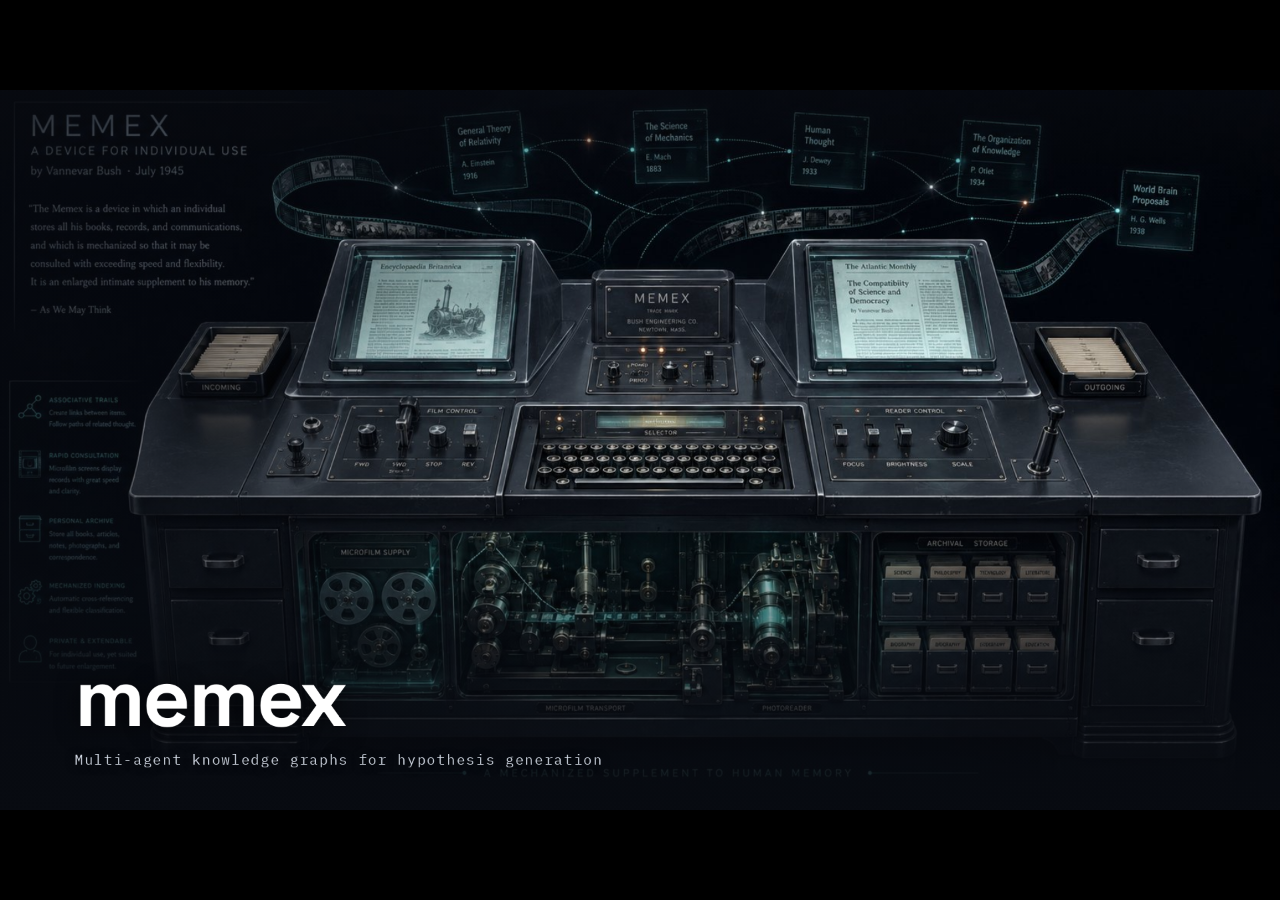
==== commit 38b40abd: "Hide the deck editor's thumbnail rail for viewers Co-Authored-By: Claude Opus 5.5 <noreply@anthropic" ====
--- a/docs/deck/index.html
+++ b/docs/deck/index.html
@@ -185,7 +185,7 @@
 </style>
 </head>
 <body>
-<deck-stage width="1920" height="1080">
+<deck-stage width="1920" height="1080" no-rail>
 
   <!-- ============ The dream ============ -->
   <section data-label="The dream">
